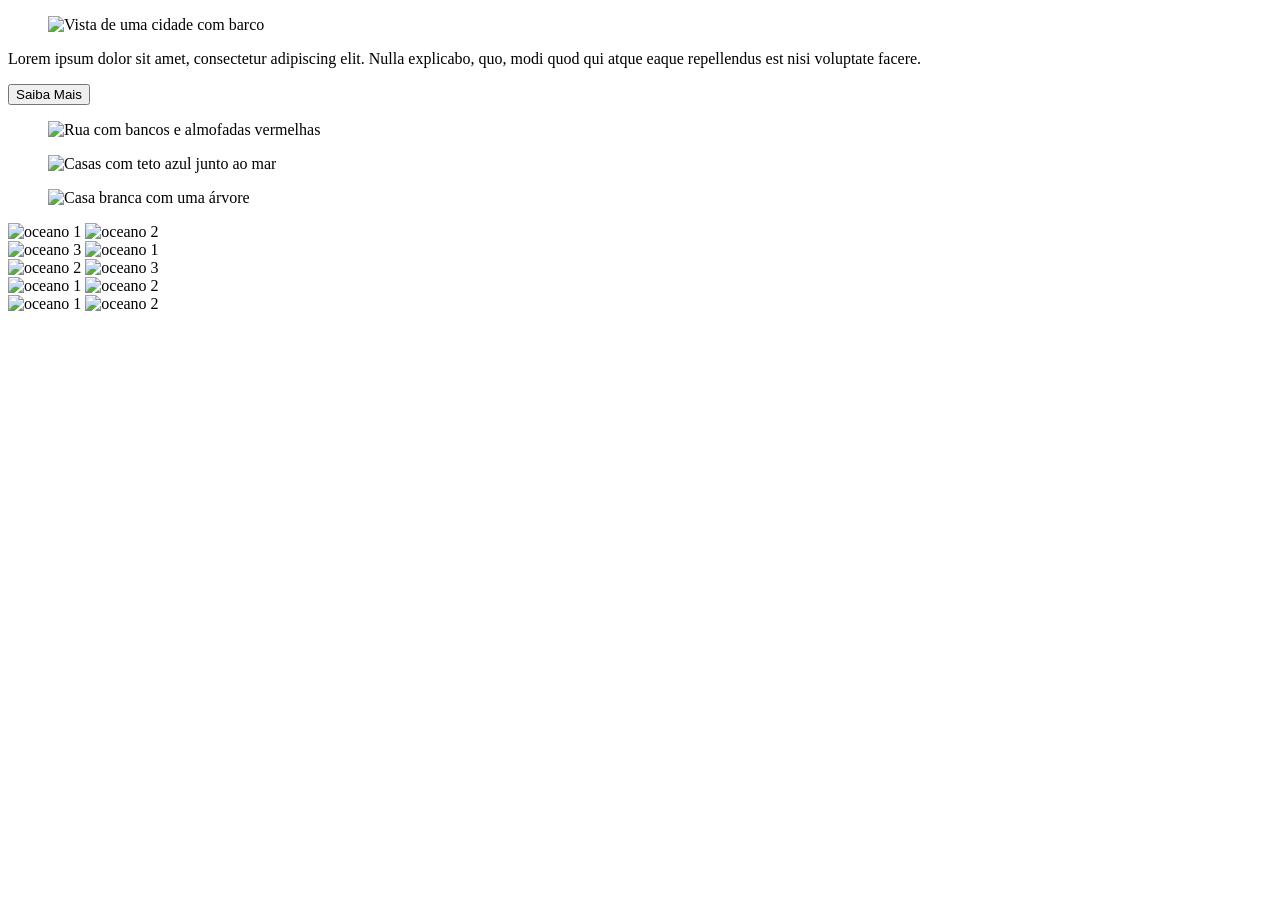
==== html/index.html @ a5f0f75d "Implementação de CSS" ====
<!DOCTYPE html>
<html lang="pt-BR">

<head>
    <meta charset="UTF-8">
    <meta name="viewport" content="width=device-width, initial-scale=1.0">

    <link rel="preconnect" href="https://fonts.googleapis.com">
    <link rel="preconnect" href="https://fonts.gstatic.com" crossorigin>

    <link href="https://fonts.googleapis.com/css2?family=Poppins:wght@300;400;500;600;700&display=swap"
        rel="stylesheet">

    <link rel="stylesheet" href="./css/style.css">

    <title>Checkpoint 4</title>
</head>

<body>

    <main>

        <section class="hero-section">

            <div class="hero-grid">

                <figure class="hero-image">
                    <img src="images/banner/01.jpg" alt="Vista de uma cidade com barco">
                </figure>


                <div class="hero-text">

                    <p>
                        Lorem ipsum dolor sit amet, consectetur adipiscing elit. Nulla explicabo, quo, modi quod qui atque eaque repellendus est nisi voluptate facere.
                    </p>

                    <button class="botao-saiba-mais">
                        Saiba Mais
                    </button>

                </div>

                <!-- Galeria com 3 imagens -->
                <div class="hero-gallery">

                    <figure class="hero-gallery-item">
                        <img src="images/banner/04.jpg" alt="Rua com bancos e almofadas vermelhas">
                    </figure>

                    <figure class="hero-gallery-item">
                        <img src="images/banner/03.jpg" alt="Casas com teto azul junto ao mar">
                    </figure>

                    <figure class="hero-gallery-item">
                        <img src="images/banner/02.jpg" alt="Casa branca com uma árvore">
                    </figure>

                </div>

            </div>

        </section>

        <div class="gallery-grid">
 
        </div>
 
        <div class="gallery">
            <div class="column">
            <img src="images/sea/01.jpg" alt="oceano 1">
            <img src="images/sea/02.jpg" alt="oceano 2">
            </div>
            <div class="column offset">
            <img src="images/sea/03.jpg" alt="oceano 3">
            <img src="images/sea/01.jpg" alt="oceano 1">
            </div>
            <div class="column">
            <img src="images/sea/02.jpg" alt="oceano 2">
            <img src="images/sea/03.jpg" alt="oceano 3">
            </div>
            <div class="column offset">
            <img src="images/sea/01.jpg" alt="oceano 1">
            <img src="images/sea/02.jpg" alt="oceano 2">
            </div>
            <div class="column">
            <img src="images/sea/01.jpg" alt="oceano 1">
            <img src="images/sea/02.jpg" alt="oceano 2">
            </div>
        </div>

    </main>

</body>

</html>
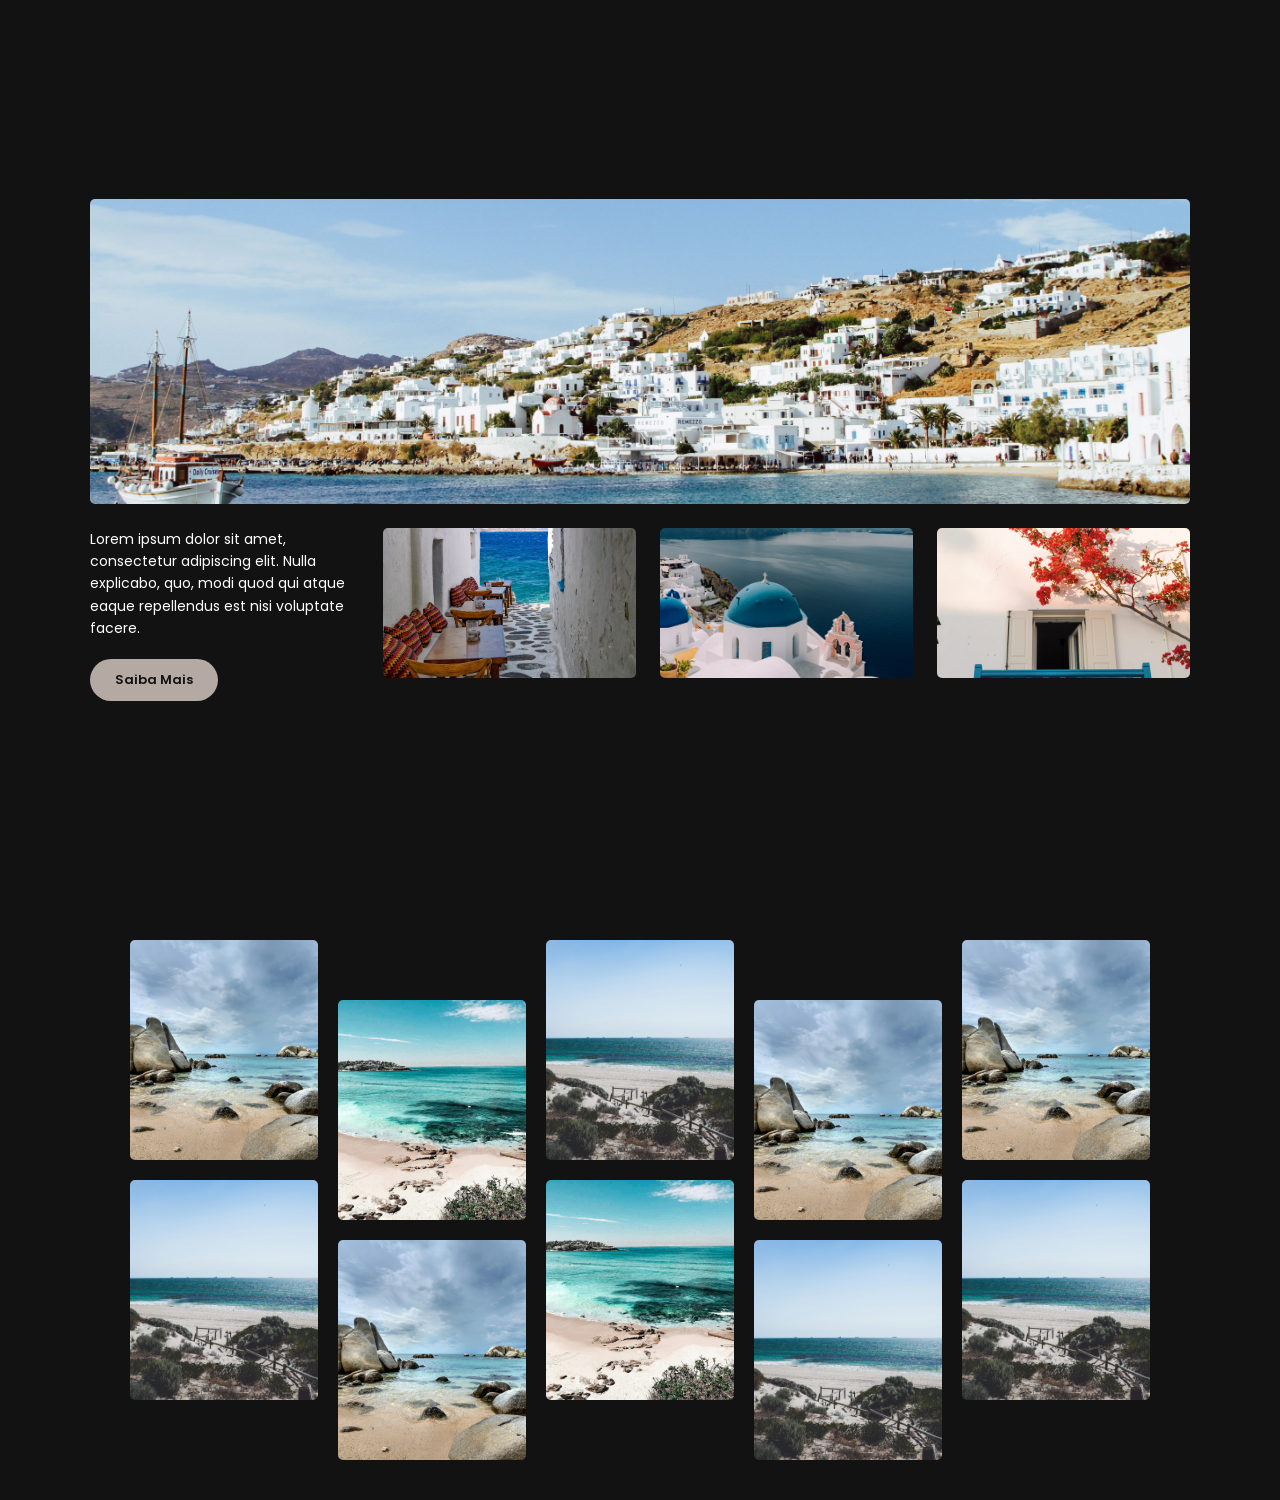
==== commit a3bebaed: "Implementação de CSS" ====
--- a/html/index.html
+++ b/html/index.html
@@ -11,7 +11,7 @@
     <link href="https://fonts.googleapis.com/css2?family=Poppins:wght@300;400;500;600;700&display=swap"
         rel="stylesheet">
 
-    <link rel="stylesheet" href="./css/style.css">
+    <link rel="stylesheet" href="../css/style.css">
 
     <title>Checkpoint 4</title>
 </head>
@@ -25,7 +25,7 @@
             <div class="hero-grid">
 
                 <figure class="hero-image">
-                    <img src="images/banner/01.jpg" alt="Vista de uma cidade com barco">
+                    <img src="../images/banner/01.jpg" alt="Vista de uma cidade com barco">
                 </figure>
 
 
@@ -45,15 +45,15 @@
                 <div class="hero-gallery">
 
                     <figure class="hero-gallery-item">
-                        <img src="images/banner/04.jpg" alt="Rua com bancos e almofadas vermelhas">
+                        <img src="../images/banner/04.jpg" alt="Rua com bancos e almofadas vermelhas">
                     </figure>
 
                     <figure class="hero-gallery-item">
-                        <img src="images/banner/03.jpg" alt="Casas com teto azul junto ao mar">
+                        <img src="../images/banner/03.jpg" alt="Casas com teto azul junto ao mar">
                     </figure>
 
                     <figure class="hero-gallery-item">
-                        <img src="images/banner/02.jpg" alt="Casa branca com uma árvore">
+                        <img src="../images/banner/02.jpg" alt="Casa branca com uma árvore">
                     </figure>
 
                 </div>
@@ -68,24 +68,24 @@
  
         <div class="gallery">
             <div class="column">
-            <img src="images/sea/01.jpg" alt="oceano 1">
-            <img src="images/sea/02.jpg" alt="oceano 2">
+            <img src="../images/sea/01.jpg" alt="oceano 1">
+            <img src="../images/sea/02.jpg" alt="oceano 2">
             </div>
             <div class="column offset">
-            <img src="images/sea/03.jpg" alt="oceano 3">
-            <img src="images/sea/01.jpg" alt="oceano 1">
+            <img src="../images/sea/03.jpg" alt="oceano 3">
+            <img src="../images/sea/01.jpg" alt="oceano 1">
             </div>
             <div class="column">
-            <img src="images/sea/02.jpg" alt="oceano 2">
-            <img src="images/sea/03.jpg" alt="oceano 3">
+            <img src="../images/sea/02.jpg" alt="oceano 2">
+            <img src="../images/sea/03.jpg" alt="oceano 3">
             </div>
             <div class="column offset">
-            <img src="images/sea/01.jpg" alt="oceano 1">
-            <img src="images/sea/02.jpg" alt="oceano 2">
+            <img src="../images/sea/01.jpg" alt="oceano 1">
+            <img src="../images/sea/02.jpg" alt="oceano 2">
             </div>
             <div class="column">
-            <img src="images/sea/01.jpg" alt="oceano 1">
-            <img src="images/sea/02.jpg" alt="oceano 2">
+            <img src="../images/sea/01.jpg" alt="oceano 1">
+            <img src="../images/sea/02.jpg" alt="oceano 2">
             </div>
         </div>
 
--- a/css/style.css
+++ b/css/style.css
@@ -0,0 +1,341 @@
+* {
+    box-sizing: border-box;
+    margin: 0;
+    padding: 0;
+}
+
+body {
+    background-color: #121212;
+    color: #ffffff;
+    font-family: 'Poppins', sans-serif;
+}
+
+.hero-section {
+    width: 100%;
+    min-height: 100vh;
+
+    display: flex;
+    justify-content: center;
+    align-items: center;
+
+    padding: 40px;
+}
+
+
+.hero-grid {
+    width: min(1100px, 100%);
+
+    display: grid;
+
+    grid-template-columns: 1fr 3fr;
+    grid-template-rows: auto auto;
+
+    grid-template-areas:
+        "hero hero"
+        "text gallery";
+
+    gap: 24px;
+}
+
+
+.hero-image {
+    grid-area: hero;
+
+    width: 100%;
+    height: 305px;
+
+    overflow: hidden;
+    border-radius: 5px;
+}
+
+.hero-image img {
+    width: 100%;
+    height: 100%;
+
+    object-fit: cover;
+    display: block;
+
+    transition: transform 0.3s ease;
+}
+
+.hero-image:hover img {
+    transform: scale(1.03);
+}
+
+
+.hero-text {
+    grid-area: text;
+
+    display: flex;
+    flex-direction: column;
+
+    justify-content: center;
+    align-items: flex-start;
+
+    gap: 20px;
+}
+
+.hero-text p {
+    color: #ffffff;
+
+    font-size: 14px;
+    font-weight: 400;
+
+    line-height: 1.6;
+}
+
+
+.botao-saiba-mais {
+    border: none;
+
+    background-color: #b4aaa3;
+    color: #121212;
+
+    padding: 11px 25px;
+
+    border-radius: 30px;
+
+    font-family: 'Poppins', sans-serif;
+    font-size: 13px;
+    font-weight: 600;
+
+    cursor: pointer;
+
+    transition:
+        transform 0.3s ease,
+        background-color 0.3s ease,
+        box-shadow 0.3s ease;
+}
+
+.botao-saiba-mais:hover {
+    background-color: #d6c5bc;
+
+    transform: scale(1.05);
+
+    box-shadow: 0 6px 15px rgba(0, 0, 0, 0.3);
+}
+
+.botao-saiba-mais:active {
+    transform: scale(0.97);
+}
+
+
+
+.hero-gallery {
+    grid-area: gallery;
+
+    display: grid;
+
+    grid-template-columns: repeat(3, 1fr);
+
+    gap: 24px;
+}
+
+.hero-gallery-item {
+    width: 100%;
+    height: 150px;
+
+    overflow: hidden;
+
+    border-radius: 5px;
+}
+
+.hero-gallery-item img {
+    width: 100%;
+    height: 100%;
+
+    display: block;
+
+    object-fit: cover;
+
+    transition:
+        transform 0.3s ease,
+        filter 0.3s ease;
+}
+
+.hero-gallery-item:hover img {
+    transform: scale(1.08);
+    filter: brightness(1.1);
+}
+
+
+@media (max-width: 1024px) {
+
+    .hero-section {
+        padding: 30px;
+    }
+
+    .hero-grid {
+        grid-template-columns: 1fr 2fr;
+        gap: 18px;
+    }
+
+    .hero-image {
+        height: 280px;
+    }
+
+    .hero-gallery {
+        gap: 18px;
+    }
+
+    .hero-gallery-item {
+        height: 140px;
+    }
+}
+
+@media (max-width: 600px) {
+
+    .hero-section {
+        padding: 20px;
+    }
+
+    .hero-grid {
+        grid-template-columns: 1fr;
+
+        grid-template-rows: auto auto auto;
+
+        grid-template-areas:
+            "hero"
+            "text"
+            "gallery";
+
+        gap: 20px;
+    }
+
+    .hero-image {
+        height: 225px;
+    }
+
+
+    /* Texto */
+
+    .hero-text {
+        gap: 18px;
+    }
+
+    .hero-text p {
+        font-size: 14px;
+        line-height: 1.65;
+    }
+
+    .hero-gallery {
+        grid-template-columns: repeat(3, 1fr);
+        gap: 8px;
+    }
+
+    .hero-gallery-item {
+        height: 100px;
+    }
+
+    .botao-saiba-mais {
+        padding: 11px 24px;
+    }
+}
+
+/* Seção 2 */
+
+.gallery {
+    width: 100%;
+    max-width: 1100px;
+
+    margin: 0 auto;
+
+    display: grid;
+
+    grid-template-columns: repeat(
+        auto-fit,
+        minmax(160px, 1fr)
+    );
+
+    gap: 20px;
+
+    padding: 40px;
+}
+
+
+.column {
+    display: grid;
+
+    grid-template-columns: 1fr;
+
+    gap: 20px;
+
+    align-content: start;
+}
+
+
+.column.offset {
+    padding-top: 60px;
+}
+
+
+.column img {
+    width: 100%;
+    height: 220px;
+
+    object-fit: cover;
+
+    display: block;
+
+    border-radius: 5px;
+
+    transition:
+        transform 0.3s ease,
+        filter 0.3s ease;
+}
+
+
+
+.column img:hover {
+    transform: scale(1.05);
+
+    filter: brightness(1.1);
+}
+
+@media (max-width: 1024px) {
+
+    .gallery {
+        padding: 30px;
+
+        gap: 15px;
+    }
+
+    .column {
+        gap: 15px;
+    }
+
+    .column.offset {
+        padding-top: 40px;
+    }
+
+    .column img {
+        height: 190px;
+    }
+}
+
+@media (max-width: 600px) {
+
+    .gallery {
+        padding: 20px;
+
+        grid-template-columns: repeat(
+            auto-fit,
+            minmax(120px, 1fr)
+        );
+
+        gap: 10px;
+    }
+
+    .column {
+        gap: 10px;
+    }
+
+    .column.offset {
+        padding-top: 30px;
+    }
+
+    .column img {
+        height: 150px;
+    }
+
+}
